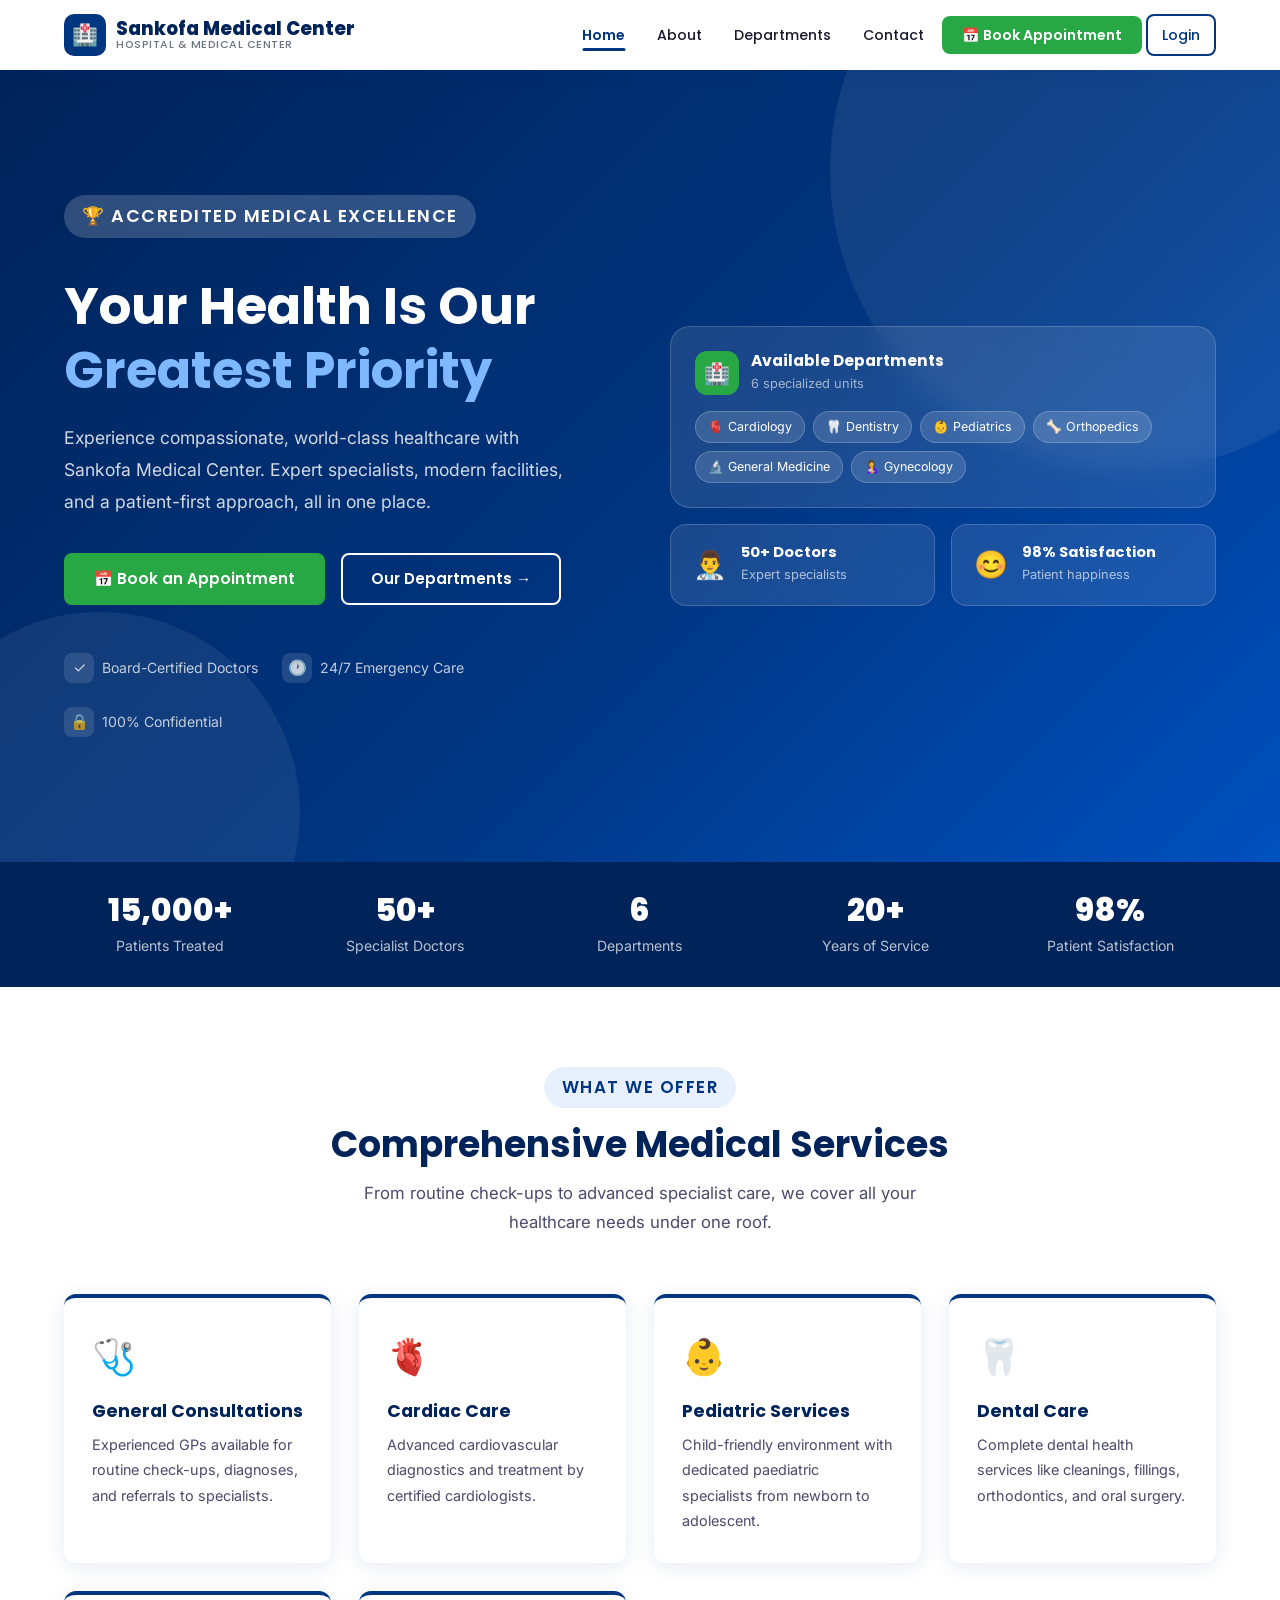
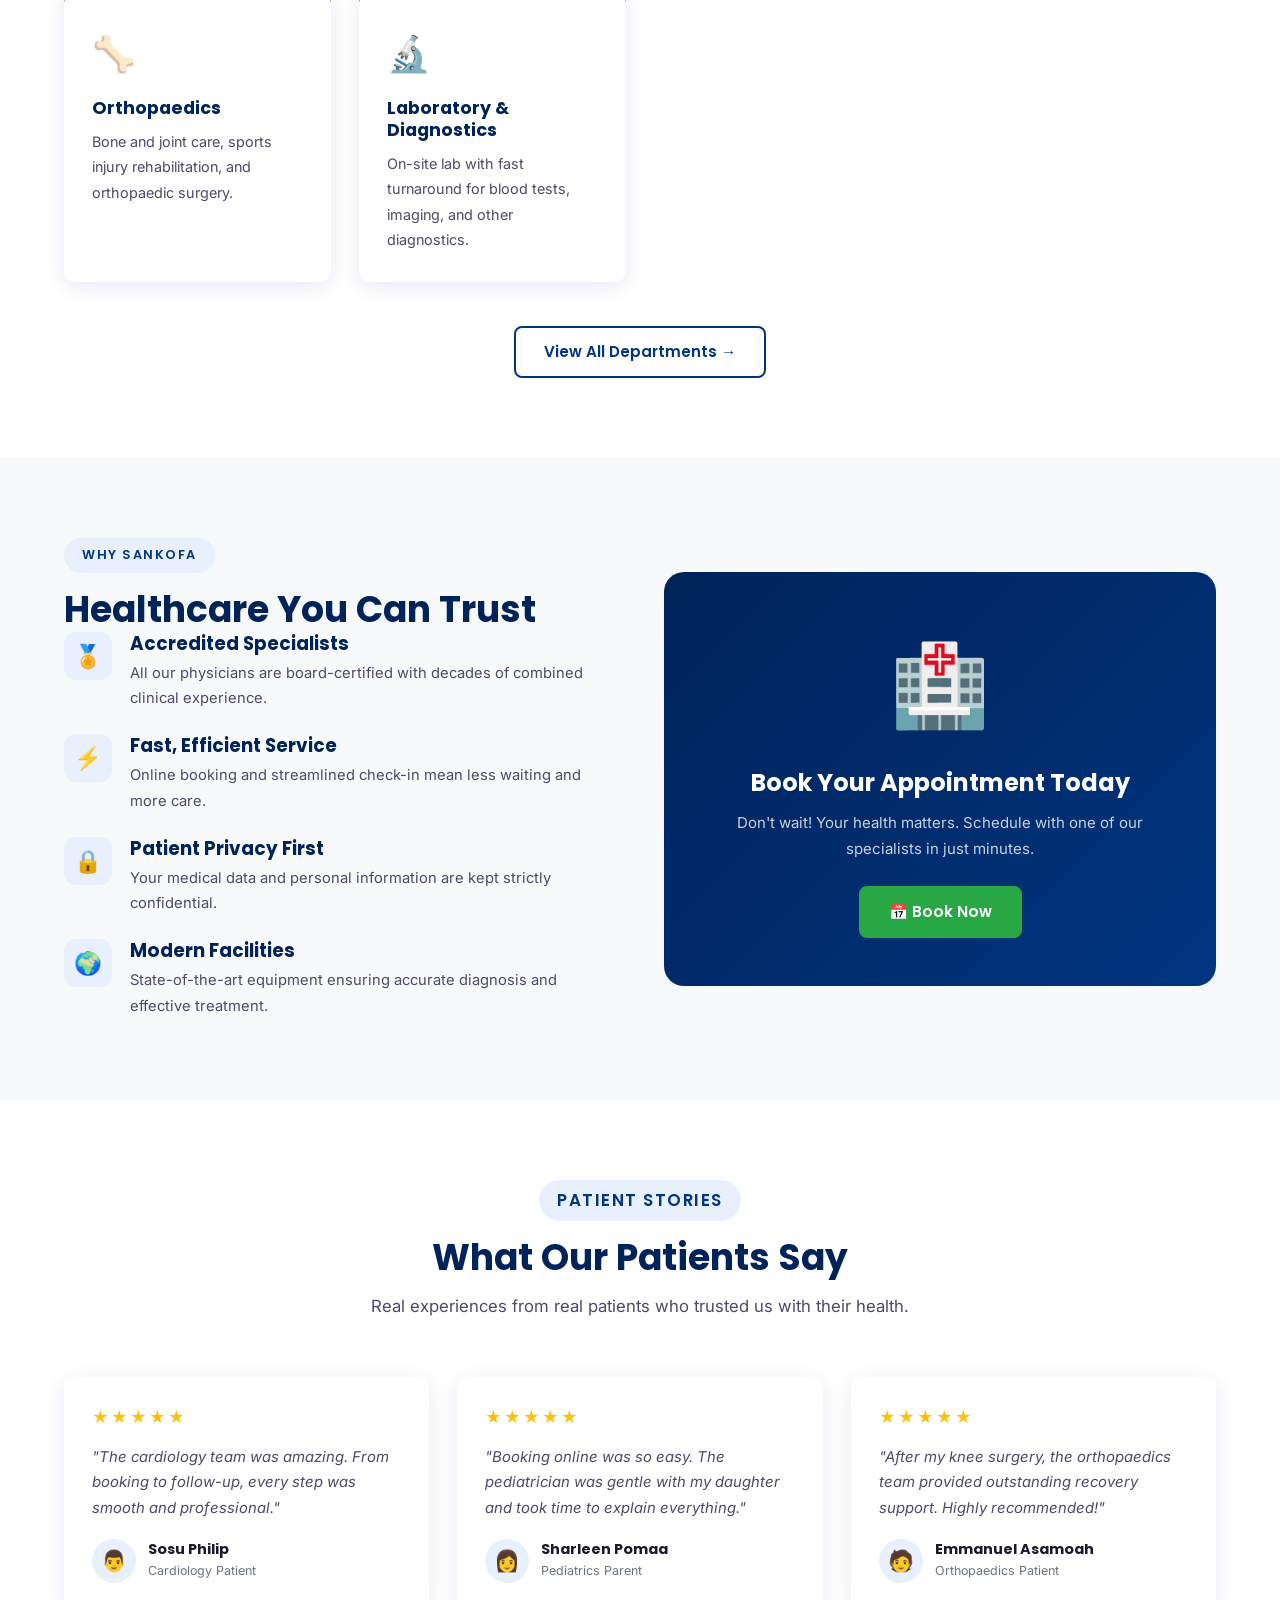
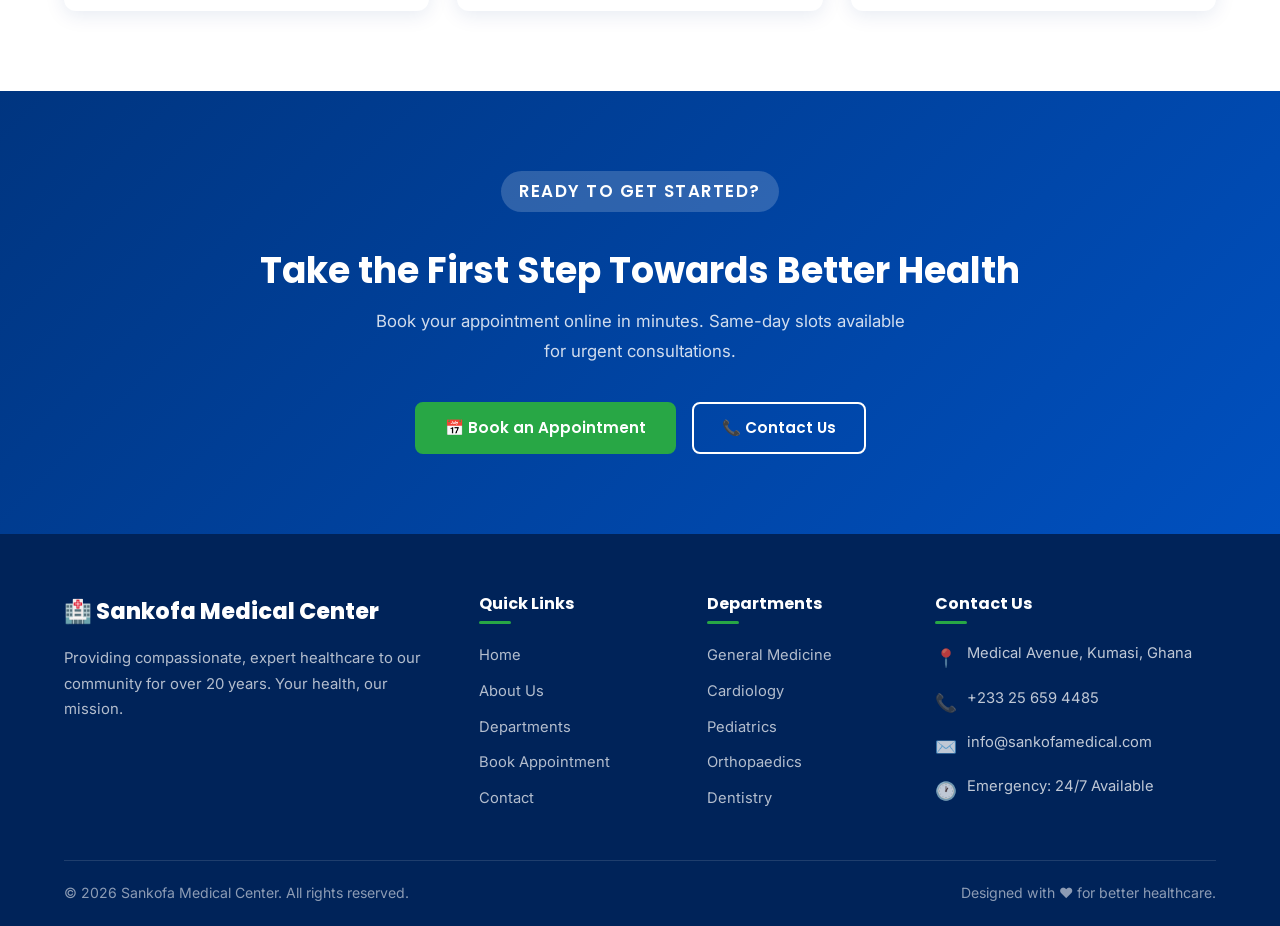
==== hospital-booking/index.html @ fe8af9d6 "Initial commit - Sankofa Medical Center" ====
﻿<!DOCTYPE html>
<html lang="en">
<head>
  <meta charset="UTF-8" />
  <meta name="viewport" content="width=device-width, initial-scale=1.0" />
  <meta name="description" content="Sankofa Medical Center — compassionate, expert healthcare. Book your appointment online today." />
  <title>Sankofa Medical Center</title>

  <!-- Google Fonts -->
  <link rel="preconnect" href="https://fonts.googleapis.com" />
  <link rel="preconnect" href="https://fonts.gstatic.com" crossorigin />
  <link href="https://fonts.googleapis.com/css2?family=Poppins:wght@400;500;600;700;800&family=Inter:wght@300;400;500;600&display=swap" rel="stylesheet" />

  <!-- CSS -->
  <link rel="stylesheet" href="css/style.css" />
  <link rel="stylesheet" href="css/navbar.css" /> <link rel="stylesheet" href="css/home.css" />
</head>
<body>

  <!-- ============================================================
       NAVIGATION BAR
  ============================================================ -->
  <nav class="navbar" role="navigation" aria-label="Main navigation">
    <div class="nav-container">
      <!-- Logo / Brand -->
      <a href="index.html" class="nav-brand" aria-label="Sankofa Medical Center Home">
        <div class="brand-icon" aria-hidden="true">🏥</div>
        <div class="brand-name">
          Sankofa Medical Center
          <span>Hospital &amp; Medical Center</span>
        </div>
      </a>

      <!-- Desktop Navigation Links -->
      <ul class="nav-links" id="nav-links" role="list">
        <li><a href="index.html" class="active" aria-current="page">Home</a></li>
        <li><a href="about.html">About</a></li>
        <li><a href="departments.html">Departments</a></li>
        <li><a href="contact.html">Contact</a></li>
        <li><a href="booking.html" class="nav-cta">📅 Book Appointment</a></li>
        <li id="nav-user-area"></li>
      </ul>

      <!-- Mobile Hamburger -->
      <button class="hamburger" id="hamburger" aria-label="Toggle navigation menu" aria-expanded="false" aria-controls="nav-links">
        <span class="bar"></span>
        <span class="bar"></span>
        <span class="bar"></span>
      </button>
    </div>
  </nav>

  <!-- ============================================================
       HERO SECTION
  ============================================================ -->
  <section class="hero" aria-label="Welcome hero">
    <div class="container">
      <div class="hero-inner">

        <!-- Hero Text -->
        <div class="hero-text">
          <p class="section-badge">🏆 Accredited Medical Excellence</p>
          <h1>Your Health Is Our <span>Greatest Priority</span></h1>
          <p>
            Experience compassionate, world-class healthcare with Sankofa Medical Center.
            Expert specialists, modern facilities, and a patient-first approach, all in one place.
          </p>

          <div class="hero-cta-group">
            <a href="booking.html" class="btn btn-cta">📅 Book an Appointment</a>
            <a href="departments.html" class="btn btn-outline">Our Departments →</a>
          </div>

          <!-- Trust badges / social proof -->
          <div class="hero-badges">
            <div class="hero-badge-item">
              <div class="badge-icon">✓</div>
              <span>Board-Certified Doctors</span>
            </div>
            <div class="hero-badge-item">
              <div class="badge-icon">🕐</div>
              <span>24/7 Emergency Care</span>
            </div>
            <div class="hero-badge-item">
              <div class="badge-icon">🔒</div>
              <span>100% Confidential</span>
            </div>
          </div>
        </div>

        <!-- Hero Visual (Decorative Cards) -->
        <div class="hero-visual" aria-hidden="true">
          <div class="hero-card">
            <div class="hero-card-header">
              <div class="hero-card-icon">🏥</div>
              <div>
                <h4>Available Departments</h4>
                <p>6 specialized units</p>
              </div>
            </div>
            <div class="dept-pills">
              <span class="dept-pill">🫀 Cardiology</span>
              <span class="dept-pill">🦷 Dentistry</span>
              <span class="dept-pill">👶 Pediatrics</span>
              <span class="dept-pill">🦴 Orthopedics</span>
              <span class="dept-pill">🔬 General Medicine</span>
              <span class="dept-pill">🤱 Gynecology</span>
            </div>
          </div>

          <div class="mini-cards-row">
            <div class="mini-card">
              <div class="mini-card-icon">👨‍⚕️</div>
              <div>
                <h5>50+ Doctors</h5>
                <p>Expert specialists</p>
              </div>
            </div>
            <div class="mini-card">
              <div class="mini-card-icon">😊</div>
              <div>
                <h5>98% Satisfaction</h5>
                <p>Patient happiness</p>
              </div>
            </div>
          </div>
        </div>

      </div>
    </div>
  </section>

  <!-- ============================================================
       STATS STRIP
  ============================================================ -->
  <section class="stats-strip" aria-label="Hospital statistics">
    <div class="container">
      <div class="stats-grid">
        <div class="stat-item">
          <h3>15,000+</h3>
          <p>Patients Treated</p>
        </div>
        <div class="stat-item">
          <h3>50+</h3>
          <p>Specialist Doctors</p>
        </div>
        <div class="stat-item">
          <h3>6</h3>
          <p>Departments</p>
        </div>
        <div class="stat-item">
          <h3>20+</h3>
          <p>Years of Service</p>
        </div>
        <div class="stat-item">
          <h3>98%</h3>
          <p>Patient Satisfaction</p>
        </div>
      </div>
    </div>
  </section>

  <!-- ============================================================
       SERVICES OVERVIEW
  ============================================================ -->
  <section class="section" aria-labelledby="services-heading">
    <div class="container">
      <div class="section-header">
        <p class="section-badge">What We Offer</p>
        <h2 id="services-heading">Comprehensive Medical Services</h2>
        <p>From routine check-ups to advanced specialist care, we cover all your healthcare needs under one roof.</p>
      </div>

      <div class="services-grid">
        <!-- Service cards -->
        <article class="service-card">
          <span class="service-icon">🩺</span>
          <h3>General Consultations</h3>
          <p>Experienced GPs available for routine check-ups, diagnoses, and referrals to specialists.</p>
        </article>

        <article class="service-card">
          <span class="service-icon">🫀</span>
          <h3>Cardiac Care</h3>
          <p>Advanced cardiovascular diagnostics and treatment by certified cardiologists.</p>
        </article>

        <article class="service-card">
          <span class="service-icon">👶</span>
          <h3>Pediatric Services</h3>
          <p>Child-friendly environment with dedicated paediatric specialists from newborn to adolescent.</p>
        </article>

        <article class="service-card">
          <span class="service-icon">🦷</span>
          <h3>Dental Care</h3>
          <p>Complete dental health services like cleanings, fillings, orthodontics, and oral surgery.</p>
        </article>

        <article class="service-card">
          <span class="service-icon">🦴</span>
          <h3>Orthopaedics</h3>
          <p>Bone and joint care, sports injury rehabilitation, and orthopaedic surgery.</p>
        </article>

        <article class="service-card">
          <span class="service-icon">🔬</span>
          <h3>Laboratory & Diagnostics</h3>
          <p>On-site lab with fast turnaround for blood tests, imaging, and other diagnostics.</p>
        </article>
      </div>

      <div class="section-cta">
        <a href="departments.html" class="btn btn-outline-primary">View All Departments →</a>
      </div>
    </div>
  </section>

  <!-- ============================================================
       WHY CHOOSE US
  ============================================================ -->
  <section class="section section-alt" aria-labelledby="why-heading">
    <div class="container">
      <div class="why-grid">

        <div>
          <p class="section-badge">Why Sankofa</p>
          <h2 id="why-heading">Healthcare You Can Trust</h2>

          <div class="why-list">
            <div class="why-item">
              <div class="why-item-icon">🏅</div>
              <div class="why-item-text">
                <h4>Accredited Specialists</h4>
                <p>All our physicians are board-certified with decades of combined clinical experience.</p>
              </div>
            </div>

            <div class="why-item">
              <div class="why-item-icon">⚡</div>
              <div class="why-item-text">
                <h4>Fast, Efficient Service</h4>
                <p>Online booking and streamlined check-in mean less waiting and more care.</p>
              </div>
            </div>

            <div class="why-item">
              <div class="why-item-icon">🔒</div>
              <div class="why-item-text">
                <h4>Patient Privacy First</h4>
                <p>Your medical data and personal information are kept strictly confidential.</p>
              </div>
            </div>

            <div class="why-item">
              <div class="why-item-icon">🌍</div>
              <div class="why-item-text">
                <h4>Modern Facilities</h4>
                <p>State-of-the-art equipment ensuring accurate diagnosis and effective treatment.</p>
              </div>
            </div>
          </div>
        </div>

        <div class="why-visual">
          <div class="big-icon">🏥</div>
          <h3>Book Your Appointment Today</h3>
          <p>Don't wait! Your health matters. Schedule with one of our specialists in just minutes.</p>
          <a href="booking.html" class="btn btn-cta">📅 Book Now</a>
        </div>
      </div>
    </div>
  </section>

  <!-- ============================================================
       PATIENT TESTIMONIALS
  ============================================================ -->
  <section class="section" aria-labelledby="testimonials-heading">
    <div class="container">
      <div class="section-header">
        <p class="section-badge">Patient Stories</p>
        <h2 id="testimonials-heading">What Our Patients Say</h2>
        <p>Real experiences from real patients who trusted us with their health.</p>
      </div>

      <div class="testimonials-grid">
        <article class="testimonial-card">
          <div class="stars">★★★★★</div>
          <blockquote>"The cardiology team was amazing. From booking to follow-up, every step was smooth and professional."</blockquote>
          <div class="testimonial-author">
            <div class="author-avatar">👨</div>
            <div class="author-info">
              <h5>Sosu Philip</h5>
              <p>Cardiology Patient</p>
            </div>
          </div>
        </article>

        <article class="testimonial-card">
          <div class="stars">★★★★★</div>
          <blockquote>"Booking online was so easy. The pediatrician was gentle with my daughter and took time to explain everything."</blockquote>
          <div class="testimonial-author">
            <div class="author-avatar">👩</div>
            <div class="author-info">
              <h5>Sharleen Pomaa</h5>
              <p>Pediatrics Parent</p>
            </div>
          </div>
        </article>

        <article class="testimonial-card">
          <div class="stars">★★★★★</div>
          <blockquote>"After my knee surgery, the orthopaedics team provided outstanding recovery support. Highly recommended!"</blockquote>
          <div class="testimonial-author">
            <div class="author-avatar">🧑</div>
            <div class="author-info">
              <h5>Emmanuel Asamoah</h5>
              <p>Orthopaedics Patient</p>
            </div>
          </div>
        </article>
      </div>
    </div>
  </section>

  <!-- ============================================================
       CTA BANNER
  ============================================================ -->
  <section class="cta-banner" aria-label="Call to action">
    <div class="container">
      <p class="section-badge">Ready to Get Started?</p>
      <h2>Take the First Step Towards Better Health</h2>
      <p>Book your appointment online in minutes. Same-day slots available for urgent consultations.</p>
      <div class="cta-btns">
        <a href="booking.html" class="btn btn-cta">📅 Book an Appointment</a>
        <a href="contact.html" class="btn btn-outline">📞 Contact Us</a>
      </div>
    </div>
  </section>

  <!-- ============================================================
       FOOTER
  ============================================================ -->
  <footer role="contentinfo">
    <div class="container">
      <div class="footer-grid">
        <!-- Brand -->
        <div class="footer-brand">
          <div class="logo-text">🏥 Sankofa Medical Center</div>
          <p>Providing compassionate, expert healthcare to our community for over 20 years. Your health, our mission.</p>
        </div>

        <!-- Quick Links -->
        <div class="footer-col">
          <h4>Quick Links</h4>
          <ul>
            <li><a href="index.html">Home</a></li>
            <li><a href="about.html">About Us</a></li>
            <li><a href="departments.html">Departments</a></li>
            <li><a href="booking.html">Book Appointment</a></li>
            <li><a href="contact.html">Contact</a></li>
          </ul>
        </div>

        <!-- Departments -->
        <div class="footer-col">
          <h4>Departments</h4>
          <ul>
            <li><a href="departments.html">General Medicine</a></li>
            <li><a href="departments.html">Cardiology</a></li>
            <li><a href="departments.html">Pediatrics</a></li>
            <li><a href="departments.html">Orthopaedics</a></li>
            <li><a href="departments.html">Dentistry</a></li>
          </ul>
        </div>

        <!-- Contact -->
        <div class="footer-col">
          <h4>Contact Us</h4>
          <div class="footer-contact-item"><span>📍</span><span>Medical Avenue, Kumasi, Ghana</span></div>
          <div class="footer-contact-item"><span>📞</span><span>+233 25 659 4485</span></div>
          <div class="footer-contact-item"><span>✉️</span><span>info@sankofamedical.com</span></div>
          <div class="footer-contact-item"><span>🕐</span><span>Emergency: 24/7 Available</span></div>
        </div>
      </div>

      <div class="footer-bottom">
        <p>&copy; 2026 Sankofa Medical Center. All rights reserved.</p>
        <p>Designed with ❤️ for better healthcare.</p>
      </div>
    </div>
  </footer>

  <!-- Navbar Toggle JS (inline — minimal, no external dependency needed) -->
  <script src="js/auth.js"></script>
  <script>
    // Hamburger menu toggle
    const hamburger = document.getElementById('hamburger');
    const navLinks  = document.getElementById('nav-links');

    hamburger.addEventListener('click', () => {
      const isOpen = hamburger.classList.toggle('open');
      navLinks.classList.toggle('open', isOpen);
      hamburger.setAttribute('aria-expanded', isOpen);
    });

    // Close nav when a link is clicked (mobile UX)
    navLinks.querySelectorAll('a').forEach(link => {
      link.addEventListener('click', () => {
        hamburger.classList.remove('open');
        navLinks.classList.remove('open');
        hamburger.setAttribute('aria-expanded', 'false');
      });
    });

    // Add shadow on scroll
    window.addEventListener('scroll', () => {
      document.querySelector('.navbar').classList.toggle('scrolled', window.scrollY > 10);
    });
  </script>
</body>
</html>
---- hospital-booking/css/style.css ----
/* ============================================================
   style.css — Global Styles, Typography, Colors
   Hospital Booking System
   ============================================================ */

/* ---------- Google Fonts Import ---------- */
@import url('https://fonts.googleapis.com/css2?family=Poppins:wght@400;500;600;700;800&family=Inter:wght@300;400;500;600&display=swap');

/* ---------- CSS Custom Properties (Design Tokens) ---------- */
:root {
  --primary:        #003580;   /* Deep blue */
  --primary-light:  #0050bf;
  --primary-dark:   #002359;
  --accent:         #e8f0fe;   /* Light blue accent */
  --cta:            #28a745;   /* Green for CTA */
  --cta-hover:      #218838;
  --white:          #ffffff;
  --off-white:      #f8f9fa;
  --text-dark:      #1a1a2e;
  --text-mid:       #4a4a6a;
  --text-light:     #6c757d;
  --border:         #dee2e6;
  --shadow:         0 4px 20px rgba(0, 53, 128, 0.10);
  --shadow-hover:   0 8px 32px rgba(0, 53, 128, 0.18);
  --radius:         12px;
  --radius-sm:      8px;
  --radius-lg:      20px;
  --transition:     0.3s ease;
}

/* ---------- CSS Reset & Base ---------- */
*, *::before, *::after {
  box-sizing: border-box;
  margin: 0;
  padding: 0;
}

html {
  scroll-behavior: smooth;
  font-size: 16px;
}

body {
  font-family: 'Inter', sans-serif;
  color: var(--text-dark);
  background-color: var(--white);
  line-height: 1.6;
  min-height: 100vh;
  display: flex;
  flex-direction: column;
}

/* ---------- Typography ---------- */
h1, h2, h3, h4, h5, h6 {
  font-family: 'Poppins', sans-serif;
  font-weight: 700;
  line-height: 1.25;
  color: var(--primary-dark);
}

h1 { font-size: clamp(2rem, 5vw, 3.25rem); }
h2 { font-size: clamp(1.5rem, 3.5vw, 2.25rem); }
h3 { font-size: clamp(1.2rem, 2.5vw, 1.5rem); }
h4 { font-size: 1.15rem; }

p {
  color: var(--text-mid);
  font-size: 1rem;
  line-height: 1.75;
}

a {
  text-decoration: none;
  color: var(--primary);
  transition: color var(--transition);
}

a:hover { color: var(--primary-light); }

ul { list-style: none; }

img {
  max-width: 100%;
  display: block;
}

/* ---------- Layout Utilities ---------- */
.container {
  width: 90%;
  max-width: 1200px;
  margin-inline: auto;
}

.section {
  padding: 80px 0;
}

.section-alt {
  background-color: var(--off-white);
}

.section-header {
  text-align: center;
  margin-bottom: 56px;
}

.section-header h2 {
  margin-bottom: 12px;
}

.section-header p {
  max-width: 580px;
  margin-inline: auto;
  font-size: 1.05rem;
}

/* ---------- Section Divider / Badge ---------- */
.section-badge {
  display: inline-block;
  background: var(--accent);
  color: var(--primary);
  font-family: 'Poppins', sans-serif;
  font-size: 0.8rem;
  font-weight: 600;
  letter-spacing: 1.5px;
  text-transform: uppercase;
  padding: 6px 18px;
  border-radius: 50px;
  margin-bottom: 14px;
}

/* ---------- Button System ---------- */
.btn {
  display: inline-flex;
  align-items: center;
  gap: 8px;
  padding: 12px 28px;
  border-radius: var(--radius-sm);
  font-family: 'Poppins', sans-serif;
  font-size: 0.95rem;
  font-weight: 600;
  cursor: pointer;
  border: 2px solid transparent;
  transition: background var(--transition), color var(--transition),
              border-color var(--transition), transform var(--transition),
              box-shadow var(--transition);
  text-align: center;
}

.btn:hover { transform: translateY(-2px); box-shadow: var(--shadow-hover); }
.btn:active { transform: translateY(0); }

.btn-primary {
  background: var(--primary);
  color: var(--white);
  border-color: var(--primary);
}
.btn-primary:hover {
  background: var(--primary-light);
  border-color: var(--primary-light);
  color: var(--white);
}

.btn-cta {
  background: var(--cta);
  color: var(--white);
  border-color: var(--cta);
}
.btn-cta:hover {
  background: var(--cta-hover);
  border-color: var(--cta-hover);
  color: var(--white);
}

.btn-outline {
  background: transparent;
  color: var(--white);
  border-color: var(--white);
}
.btn-outline:hover {
  background: var(--white);
  color: var(--primary);
}

.btn-outline-primary {
  background: transparent;
  color: var(--primary);
  border-color: var(--primary);
}
.btn-outline-primary:hover {
  background: var(--primary);
  color: var(--white);
}

.btn-danger {
  background: #dc3545;
  color: var(--white);
  border-color: #dc3545;
  padding: 7px 16px;
  font-size: 0.85rem;
}
.btn-danger:hover {
  background: #b02a37;
  border-color: #b02a37;
  color: var(--white);
}

.btn-sm {
  padding: 8px 18px;
  font-size: 0.875rem;
}

/* ---------- Card Component ---------- */
.card {
  background: var(--white);
  border-radius: var(--radius);
  box-shadow: var(--shadow);
  transition: transform var(--transition), box-shadow var(--transition);
  overflow: hidden;
}

.card:hover {
  transform: translateY(-6px);
  box-shadow: var(--shadow-hover);
}

/* ---------- Form Elements (shared) ---------- */
.form-group {
  display: flex;
  flex-direction: column;
  gap: 6px;
  margin-bottom: 20px;
}

.form-group label {
  font-family: 'Poppins', sans-serif;
  font-weight: 600;
  font-size: 0.9rem;
  color: var(--text-dark);
}

.form-group input,
.form-group select,
.form-group textarea {
  padding: 12px 16px;
  border: 2px solid var(--border);
  border-radius: var(--radius-sm);
  font-family: 'Inter', sans-serif;
  font-size: 0.95rem;
  color: var(--text-dark);
  background: var(--white);
  transition: border-color var(--transition), box-shadow var(--transition);
  outline: none;
  width: 100%;
}

.form-group input:focus,
.form-group select:focus,
.form-group textarea:focus {
  border-color: var(--primary);
  box-shadow: 0 0 0 4px rgba(0, 53, 128, 0.12);
}

.form-group input.error,
.form-group select.error,
.form-group textarea.error {
  border-color: #dc3545;
  box-shadow: 0 0 0 4px rgba(220, 53, 69, 0.1);
}

.error-msg {
  font-size: 0.82rem;
  color: #dc3545;
  margin-top: 2px;
  display: none;
}
.error-msg.visible { display: block; }

/* ---------- Alert / Toast Messages ---------- */
.alert {
  padding: 14px 20px;
  border-radius: var(--radius-sm);
  font-size: 0.95rem;
  margin-bottom: 20px;
  display: flex;
  align-items: flex-start;
  gap: 10px;
}

.alert-success {
  background: #d4edda;
  color: #155724;
  border: 1px solid #c3e6cb;
}

.alert-error {
  background: #f8d7da;
  color: #721c24;
  border: 1px solid #f5c6cb;
}

.alert-info {
  background: var(--accent);
  color: var(--primary-dark);
  border: 1px solid #b8d0fc;
}

/* ---------- Hero / Page Banner ---------- */
.page-hero {
  background: linear-gradient(135deg, var(--primary-dark) 0%, var(--primary) 60%, var(--primary-light) 100%);
  color: var(--white);
  padding: 80px 0 60px;
  text-align: center;
}

.page-hero h1 {
  color: var(--white);
  margin-bottom: 14px;
}

.page-hero p {
  color: rgba(255,255,255,0.85);
  font-size: 1.1rem;
  max-width: 600px;
  margin-inline: auto;
}

/* ---------- Stats Strip ---------- */
.stats-strip {
  background: var(--primary-dark);
  color: var(--white);
  padding: 28px 0;
}

.stats-grid {
  display: grid;
  grid-template-columns: repeat(auto-fit, minmax(150px, 1fr));
  gap: 24px;
  text-align: center;
}

.stat-item h3 {
  font-size: 2rem;
  color: var(--white);
  font-weight: 800;
}

.stat-item p {
  color: rgba(255,255,255,0.72);
  font-size: 0.88rem;
  margin-top: 4px;
}

/* ---------- Footer ---------- */
footer {
  background: var(--primary-dark);
  color: rgba(255,255,255,0.85);
  padding: 60px 0 0;
  margin-top: auto;
}

.footer-grid {
  display: grid;
  grid-template-columns: 2fr 1fr 1fr 1.5fr;
  gap: 40px;
  margin-bottom: 40px;
}

.footer-brand .logo-text {
  font-family: 'Poppins', sans-serif;
  font-size: 1.4rem;
  font-weight: 800;
  color: var(--white);
  display: flex;
  align-items: center;
  gap: 8px;
  margin-bottom: 16px;
}

.footer-brand p {
  color: rgba(255,255,255,0.7);
  font-size: 0.93rem;
  line-height: 1.7;
}

.footer-col h4 {
  font-family: 'Poppins', sans-serif;
  font-size: 1rem;
  color: var(--white);
  margin-bottom: 18px;
  position: relative;
  padding-bottom: 10px;
}

.footer-col h4::after {
  content: '';
  position: absolute;
  left: 0;
  bottom: 0;
  width: 32px;
  height: 3px;
  background: var(--cta);
  border-radius: 2px;
}

.footer-col ul li {
  margin-bottom: 10px;
}

.footer-col ul li a {
  color: rgba(255,255,255,0.7);
  font-size: 0.92rem;
  transition: color var(--transition), padding-left var(--transition);
}

.footer-col ul li a:hover {
  color: var(--white);
  padding-left: 4px;
}

.footer-contact-item {
  display: flex;
  align-items: flex-start;
  gap: 10px;
  margin-bottom: 14px;
  color: rgba(255,255,255,0.75);
  font-size: 0.92rem;
}

.footer-contact-item span:first-child {
  font-size: 1.1rem;
  margin-top: 2px;
}

.footer-bottom {
  border-top: 1px solid rgba(255,255,255,0.12);
  padding: 20px 0;
  display: flex;
  align-items: center;
  justify-content: space-between;
  flex-wrap: wrap;
  gap: 12px;
}

.footer-bottom p {
  color: rgba(255,255,255,0.55);
  font-size: 0.88rem;
}

/* ---------- Breadcrumb ---------- */
.breadcrumb {
  display: flex;
  align-items: center;
  gap: 8px;
  font-size: 0.88rem;
  color: rgba(255,255,255,0.7);
  justify-content: center;
  margin-top: 14px;
}

.breadcrumb a { color: rgba(255,255,255,0.75); }
.breadcrumb a:hover { color: var(--white); }
.breadcrumb span { color: rgba(255,255,255,0.5); }

/* ---------- Scrollbar ---------- */
::-webkit-scrollbar { width: 8px; }
::-webkit-scrollbar-track { background: var(--off-white); }
::-webkit-scrollbar-thumb { background: var(--primary); border-radius: 4px; }
::-webkit-scrollbar-thumb:hover { background: var(--primary-light); }

/* ---------- Responsive ---------- */
@media (max-width: 1024px) {
  .footer-grid {
    grid-template-columns: 1fr 1fr;
  }
}

@media (max-width: 768px) {
  .section { padding: 56px 0; }

  .footer-grid {
    grid-template-columns: 1fr;
    gap: 32px;
  }

  .footer-bottom {
    flex-direction: column;
    text-align: center;
  }
}

@media (max-width: 480px) {
  .btn { padding: 10px 20px; font-size: 0.9rem; }
}

/* ---------- Dark-context Badge Override ---------- */
/* Applies wherever a .section-badge appears on a dark background */
.page-hero .section-badge,
.cta-banner .section-badge,
.hero .section-badge {
  background: rgba(255, 255, 255, 0.18);
  color: #fff;
}

/* ---------- Section CTA Block (centred call-to-action below content) ---------- */
.section-cta {
  text-align: center;
  margin-top: 44px;
}

.section-cta p {
  margin-bottom: 18px;
  color: var(--text-mid);
}
---- hospital-booking/css/navbar.css ----
/* ============================================================
   navbar.css — Navigation Bar Styles
   Hospital Booking System
   ============================================================ */

/* ---------- Main Navbar ---------- */
.navbar {
  background: var(--white);
  box-shadow: 0 2px 16px rgba(0, 53, 128, 0.10);
  position: sticky;
  top: 0;
  z-index: 1000;
  transition: box-shadow var(--transition);
}

.navbar.scrolled {
  box-shadow: 0 4px 24px rgba(0, 53, 128, 0.16);
}

/* ---------- Inner Container ---------- */
.nav-container {
  display: flex;
  align-items: center;
  justify-content: space-between;
  height: 70px;
  width: 90%;
  max-width: 1200px;
  margin-inline: auto;
}

/* ---------- Brand / Logo ---------- */
.nav-brand {
  display: flex;
  align-items: center;
  gap: 10px;
  text-decoration: none;
}

.nav-brand .brand-icon {
  width: 42px;
  height: 42px;
  background: var(--primary);
  color: var(--white);
  border-radius: 10px;
  display: flex;
  align-items: center;
  justify-content: center;
  font-size: 1.3rem;
}

.nav-brand .brand-name {
  font-family: 'Poppins', sans-serif;
  font-size: 1.15rem;
  font-weight: 800;
  color: var(--primary-dark);
  line-height: 1.1;
}

.nav-brand .brand-name span {
  display: block;
  font-size: 0.68rem;
  font-weight: 500;
  color: var(--text-light);
  letter-spacing: 0.5px;
  text-transform: uppercase;
}

/* ---------- Nav Links ---------- */
.nav-links {
  display: flex;
  align-items: center;
  gap: 4px;
}

.nav-links a {
  font-family: 'Poppins', sans-serif;
  font-size: 0.88rem;
  font-weight: 500;
  color: var(--text-dark);
  padding: 8px 14px;
  border-radius: var(--radius-sm);
  transition: color var(--transition), background var(--transition);
  position: relative;
}

/* Active underline indicator */
.nav-links a::after {
  content: '';
  position: absolute;
  bottom: 2px;
  left: 50%;
  transform: translateX(-50%);
  width: 0;
  height: 3px;
  background: var(--primary);
  border-radius: 2px;
  transition: width var(--transition);
}

.nav-links a:hover {
  color: var(--primary);
  background: var(--accent);
}

.nav-links a:hover::after,
.nav-links a.active::after {
  width: calc(100% - 28px);
}

.nav-links a.active {
  color: var(--primary);
  font-weight: 600;
}

/* ---------- Book Now CTA Button ---------- */
.nav-cta {
  background: var(--cta) !important;
  color: var(--white) !important;
  padding: 9px 20px !important;
  border-radius: var(--radius-sm) !important;
  font-weight: 600 !important;
  transition: background var(--transition), transform var(--transition),
              box-shadow var(--transition) !important;
}

.nav-cta::after { display: none !important; }

.nav-cta:hover {
  background: var(--cta-hover) !important;
  color: var(--white) !important;
  transform: translateY(-2px);
  box-shadow: 0 4px 14px rgba(40, 167, 69, 0.35) !important;
}

/* ---------- Hamburger Menu Button ---------- */
.hamburger {
  display: none;
  flex-direction: column;
  gap: 5px;
  cursor: pointer;
  padding: 8px;
  border-radius: var(--radius-sm);
  background: none;
  border: none;
  transition: background var(--transition);
}

.hamburger:hover { background: var(--accent); }

.hamburger .bar {
  display: block;
  width: 24px;
  height: 2.5px;
  background: var(--primary-dark);
  border-radius: 2px;
  transition: transform 0.35s ease, opacity 0.25s ease, width 0.25s ease;
  transform-origin: center;
}

/* Hamburger → X animation */
.hamburger.open .bar:nth-child(1) {
  transform: translateY(7.5px) rotate(45deg);
}
.hamburger.open .bar:nth-child(2) {
  opacity: 0;
  width: 0;
}
.hamburger.open .bar:nth-child(3) {
  transform: translateY(-7.5px) rotate(-45deg);
}

/* ---------- Mobile Nav Overlay ---------- */
@media (max-width: 900px) {
  .hamburger {
    display: flex;
  }

  .nav-links {
    position: fixed;
    top: 70px;
    left: 0;
    right: 0;
    background: var(--white);
    flex-direction: column;
    align-items: stretch;
    padding: 16px 5%;
    gap: 4px;
    box-shadow: 0 8px 24px rgba(0, 53, 128, 0.12);
    /* Hidden state */
    opacity: 0;
    pointer-events: none;
    transform: translateY(-10px);
    transition: opacity 0.3s ease, transform 0.3s ease;
    border-top: 3px solid var(--primary);
  }

  .nav-links.open {
    opacity: 1;
    pointer-events: all;
    transform: translateY(0);
  }

  .nav-links a {
    padding: 12px 16px;
    border-radius: var(--radius-sm);
    font-size: 0.95rem;
  }

  .nav-links a::after { display: none; }

  .nav-links a.active {
    background: var(--accent);
  }

  /* CTA button full-width in mobile */
  .nav-cta {
    margin-top: 8px;
    text-align: center;
    padding: 12px 16px !important;
  }
}

@media (max-width: 480px) {
  .nav-brand .brand-name { font-size: 1rem; }
}

/* ── Auth nav link ── */
.nav-auth {
  display: inline-block;
  padding: 8px 20px;
  border: 2px solid #003580;
  border-radius: 8px;
  color: #003580 !important;
  font-weight: 700;
  font-size: 0.9rem;
  text-decoration: none;
  transition: background 0.2s, color 0.2s;
  white-space: nowrap;
}
.nav-auth:hover {
  background: #003580;
  color: #fff !important;
}

/* ── Logged-in user widget ── */
.nav-user {
  display: flex;
  align-items: center;
  gap: 12px;
}

.nav-user-info {
  display: flex;
  flex-direction: column;
  align-items: flex-end;
  line-height: 1.2;
}

.nav-user-name {
  font-family: 'Poppins', sans-serif;
  font-size: 0.88rem;
  font-weight: 700;
  color: #111827;
  white-space: nowrap;
}

.nav-user-role {
  font-size: 0.72rem;
  font-weight: 600;
  color: #fff;
  background: #003580;
  padding: 1px 8px;
  border-radius: 20px;
  margin-top: 2px;
  letter-spacing: 0.4px;
  text-transform: uppercase;
}

.nav-user-logout {
  padding: 7px 16px;
  border: 2px solid #003580;
  border-radius: 8px;
  background: transparent;
  color: #003580;
  font-family: 'Poppins', sans-serif;
  font-size: 0.85rem;
  font-weight: 700;
  cursor: pointer;
  transition: background 0.2s, color 0.2s;
  white-space: nowrap;
}
.nav-user-logout:hover {
  background: #003580;
  color: #fff;
}
---- hospital-booking/css/home.css ----
/* ============================================================
   home.css — Page-specific styles for index.html (Home)
   Hospital Booking System
   ============================================================ */

/* -------- Hero Section -------- */
.hero {
  background: linear-gradient(135deg, #002359 0%, #003580 55%, #0050bf 100%);
  min-height: 88vh;
  display: flex;
  align-items: center;
  position: relative;
  overflow: hidden;
  padding: 80px 0;
}

/* Decorative blob shapes */
.hero::before,
.hero::after {
  content: '';
  position: absolute;
  border-radius: 50%;
  opacity: 0.07;
}
.hero::before {
  width: 600px; height: 600px;
  background: #fff;
  top: -200px; right: -150px;
}
.hero::after {
  width: 400px; height: 400px;
  background: #e8f0fe;
  bottom: -150px; left: -100px;
}

.hero-inner {
  display: grid;
  grid-template-columns: 1fr 1fr;
  gap: 60px;
  align-items: center;
  position: relative;
  z-index: 1;
}

.hero-text h1 {
  color: #fff;
  margin-bottom: 20px;
  font-size: clamp(2rem, 4.5vw, 3.2rem);
}

.hero-text h1 span { color: #7eb8ff; }

.hero-text p {
  color: rgba(255,255,255,0.82);
  font-size: 1.1rem;
  margin-bottom: 36px;
  max-width: 500px;
  line-height: 1.8;
}

.hero-cta-group {
  display: flex;
  gap: 16px;
  flex-wrap: wrap;
}

/* Hero trust badges */
.hero-badges {
  display: flex;
  gap: 24px;
  margin-top: 48px;
  flex-wrap: wrap;
}

.hero-badge-item {
  display: flex;
  align-items: center;
  gap: 8px;
  color: rgba(255,255,255,0.75);
  font-size: 0.88rem;
}

.hero-badge-item .badge-icon {
  width: 30px; height: 30px;
  background: rgba(255,255,255,0.12);
  border-radius: 8px;
  display: flex;
  align-items: center;
  justify-content: center;
  font-size: 0.95rem;
}

/* Hero illustration card */
.hero-visual {
  display: flex;
  flex-direction: column;
  gap: 16px;
}

.hero-card {
  background: rgba(255,255,255,0.1);
  backdrop-filter: blur(12px);
  border: 1px solid rgba(255,255,255,0.18);
  border-radius: 20px;
  padding: 24px;
  color: #fff;
}

.hero-card-header {
  display: flex;
  align-items: center;
  gap: 12px;
  margin-bottom: 16px;
}

.hero-card-icon {
  width: 44px; height: 44px;
  background: var(--cta);
  border-radius: 12px;
  display: flex;
  align-items: center;
  justify-content: center;
  font-size: 1.3rem;
}

.hero-card-header div h4 {
  color: #fff;
  font-size: 0.97rem;
  margin-bottom: 2px;
}

.hero-card-header div p {
  color: rgba(255,255,255,0.6);
  font-size: 0.8rem;
  margin: 0;
}

.dept-pills {
  display: flex;
  flex-wrap: wrap;
  gap: 8px;
}

.dept-pill {
  background: rgba(255,255,255,0.14);
  color: #fff;
  font-size: 0.78rem;
  padding: 5px 12px;
  border-radius: 50px;
  border: 1px solid rgba(255,255,255,0.2);
}

/* Small appointment summary cards row */
.mini-cards-row {
  display: grid;
  grid-template-columns: 1fr 1fr;
  gap: 16px;
}

.mini-card {
  background: rgba(255,255,255,0.1);
  backdrop-filter: blur(12px);
  border: 1px solid rgba(255,255,255,0.18);
  border-radius: 16px;
  padding: 18px 22px;
  display: flex;
  align-items: center;
  gap: 14px;
  color: #fff;
}

.mini-card-icon {
  font-size: 1.7rem;
}

.mini-card div h5 { color: #fff; font-size: 0.92rem; margin-bottom: 3px; }
.mini-card div p  { color: rgba(255,255,255,0.65); font-size: 0.8rem; margin: 0; }

/* -------- Services Overview -------- */
.services-grid {
  display: grid;
  grid-template-columns: repeat(auto-fit, minmax(260px, 1fr));
  gap: 28px;
}

.service-card {
  background: var(--white);
  border-radius: var(--radius);
  box-shadow: var(--shadow);
  padding: 30px 28px;
  border-top: 4px solid var(--primary);
  transition: transform var(--transition), box-shadow var(--transition);
}

.service-card:hover {
  transform: translateY(-6px);
  box-shadow: var(--shadow-hover);
}

.service-icon {
  font-size: 2.2rem;
  margin-bottom: 16px;
  display: block;
}

.service-card h3 {
  margin-bottom: 10px;
  font-size: 1.1rem;
}

.service-card p {
  font-size: 0.9rem;
}

/* -------- Why Choose Us -------- */
.why-grid {
  display: grid;
  grid-template-columns: 1fr 1fr;
  gap: 48px;
  align-items: center;
}

.why-list {
  display: flex;
  flex-direction: column;
  gap: 22px;
}

.why-item {
  display: flex;
  gap: 18px;
  align-items: flex-start;
}

.why-item-icon {
  width: 48px; height: 48px;
  min-width: 48px;
  background: var(--accent);
  border-radius: var(--radius);
  display: flex;
  align-items: center;
  justify-content: center;
  font-size: 1.4rem;
}

.why-item-text h4 { margin-bottom: 6px; }
.why-item-text p  { font-size: 0.92rem; }

.why-visual {
  background: linear-gradient(135deg, var(--primary-dark), var(--primary));
  border-radius: var(--radius-lg);
  padding: 48px 40px;
  color: #fff;
  text-align: center;
}

.why-visual .big-icon {
  font-size: 5rem;
  margin-bottom: 20px;
}

.why-visual h3 { color: #fff; margin-bottom: 12px; }
.why-visual p  { color: rgba(255,255,255,0.78); font-size: 0.94rem; margin-bottom: 24px; }

/* -------- CTA Banner -------- */
.cta-banner {
  background: linear-gradient(135deg, var(--primary) 0%, #0050bf 100%);
  padding: 80px 0;
  text-align: center;
  color: #fff;
}

.cta-banner h2 { color: #fff; margin-bottom: 14px; }
.cta-banner p  {
  color: rgba(255,255,255,0.82);
  font-size: 1.05rem;
  margin-bottom: 36px;
  max-width: 550px;
  margin-inline: auto;
}
.cta-banner .cta-btns {
  display: flex;
  gap: 16px;
  justify-content: center;
  flex-wrap: wrap;
  margin-top: 36px;
}

/* -------- Testimonials -------- */
.testimonials-grid {
  display: grid;
  grid-template-columns: repeat(auto-fit, minmax(280px, 1fr));
  gap: 28px;
}

.testimonial-card {
  background: var(--white);
  border-radius: var(--radius);
  box-shadow: var(--shadow);
  padding: 28px;
  transition: transform var(--transition);
}

.testimonial-card:hover { transform: translateY(-4px); }

.stars { color: #ffc107; font-size: 1rem; margin-bottom: 14px; letter-spacing: 2px; }

.testimonial-card blockquote {
  font-size: 0.93rem;
  color: var(--text-mid);
  line-height: 1.7;
  margin-bottom: 18px;
  font-style: italic;
}

.testimonial-author {
  display: flex;
  align-items: center;
  gap: 12px;
}

.author-avatar {
  width: 44px; height: 44px;
  border-radius: 50%;
  background: var(--accent);
  display: flex;
  align-items: center;
  justify-content: center;
  font-size: 1.3rem;
}

.author-info h5 { font-size: 0.9rem; color: var(--text-dark); margin-bottom: 2px; }
.author-info p  { font-size: 0.78rem; color: var(--text-light); margin: 0; }

/* -------- Responsive -------- */
@media (max-width: 900px) {
  .hero-inner  { grid-template-columns: 1fr; }
  .hero-visual { display: none; }
  .why-grid    { grid-template-columns: 1fr; }
}
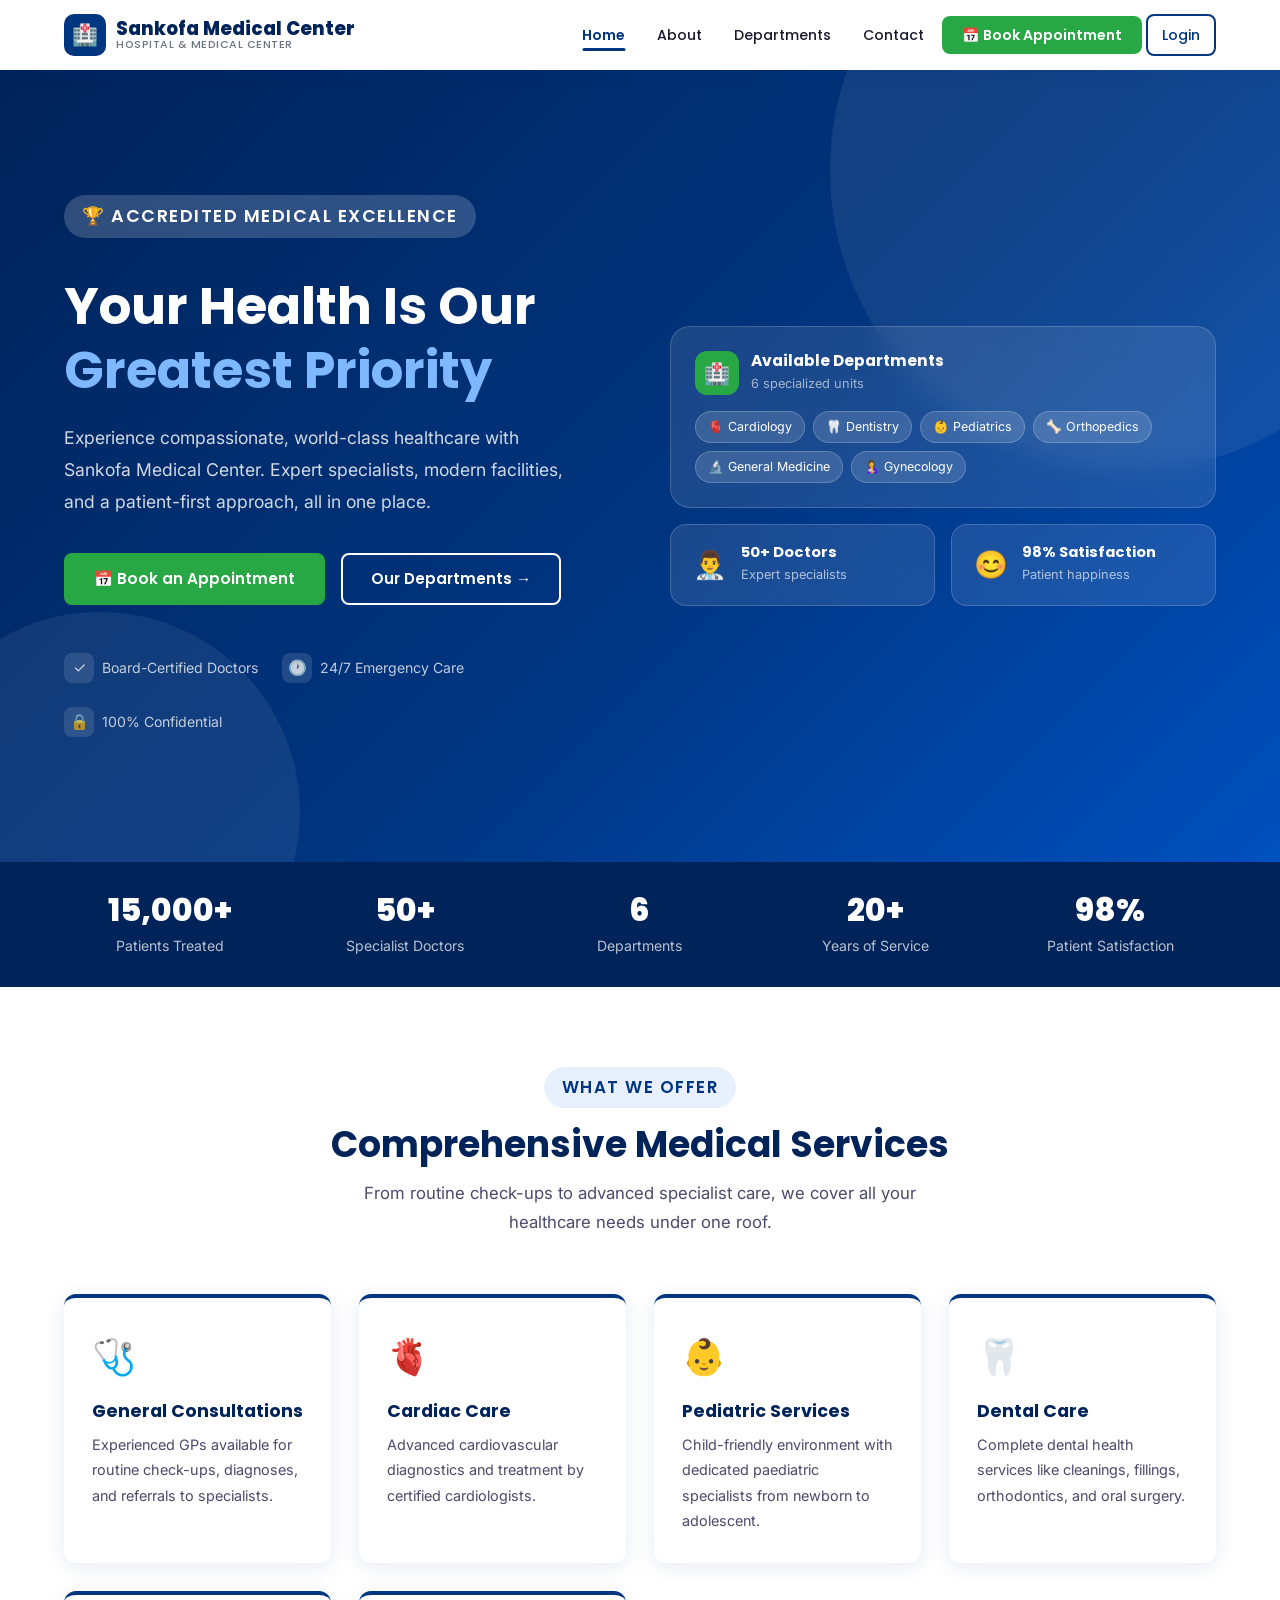
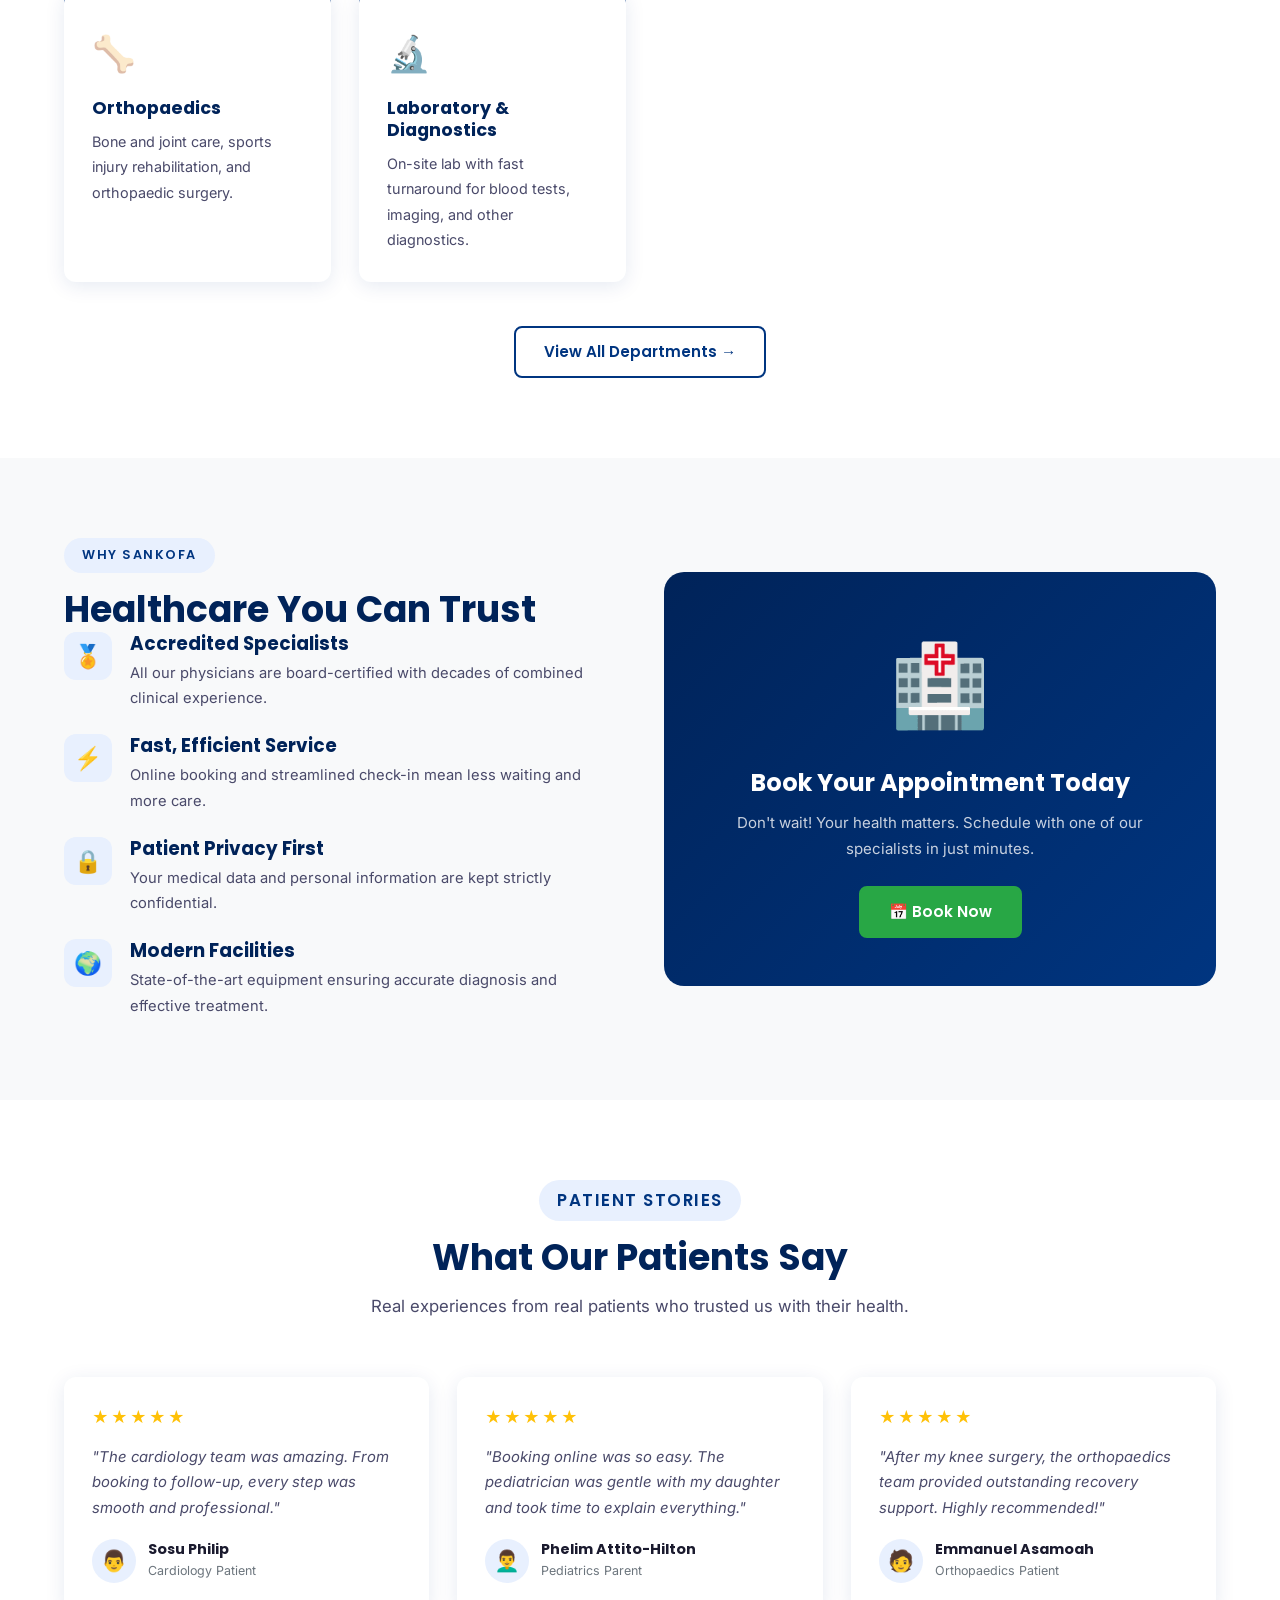
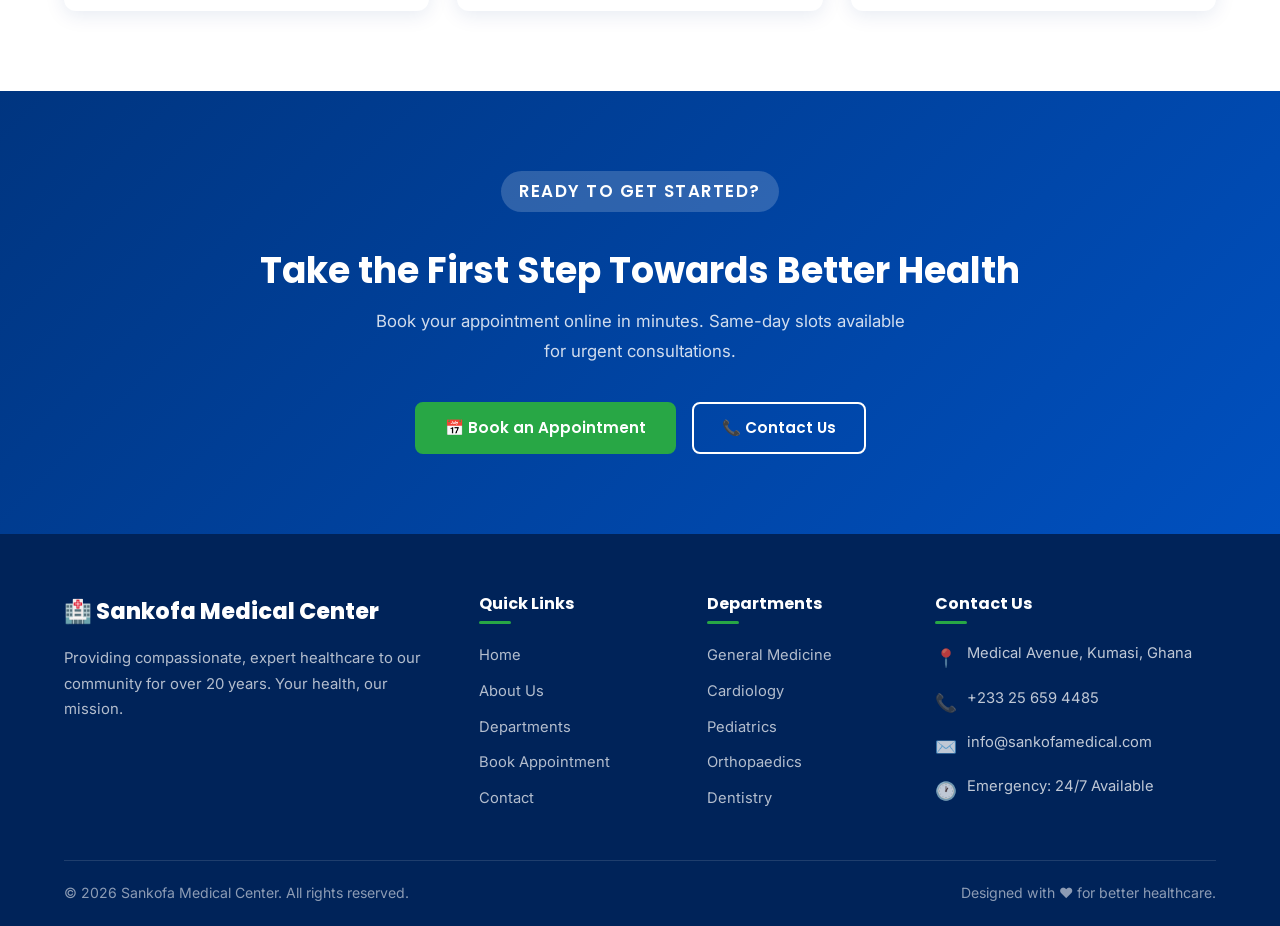
==== commit 7e6e0157: "Changed the name of clients and Doctors" ====
--- a/hospital-booking/index.html
+++ b/hospital-booking/index.html
@@ -300,9 +300,9 @@
           <div class="stars">★★★★★</div>
           <blockquote>"Booking online was so easy. The pediatrician was gentle with my daughter and took time to explain everything."</blockquote>
           <div class="testimonial-author">
-            <div class="author-avatar">👩</div>
+            <div class="author-avatar">👨‍🦱</div>
             <div class="author-info">
-              <h5>Sharleen Pomaa</h5>
+              <h5>Phelim Attito-Hilton</h5>
               <p>Pediatrics Parent</p>
             </div>
           </div>
